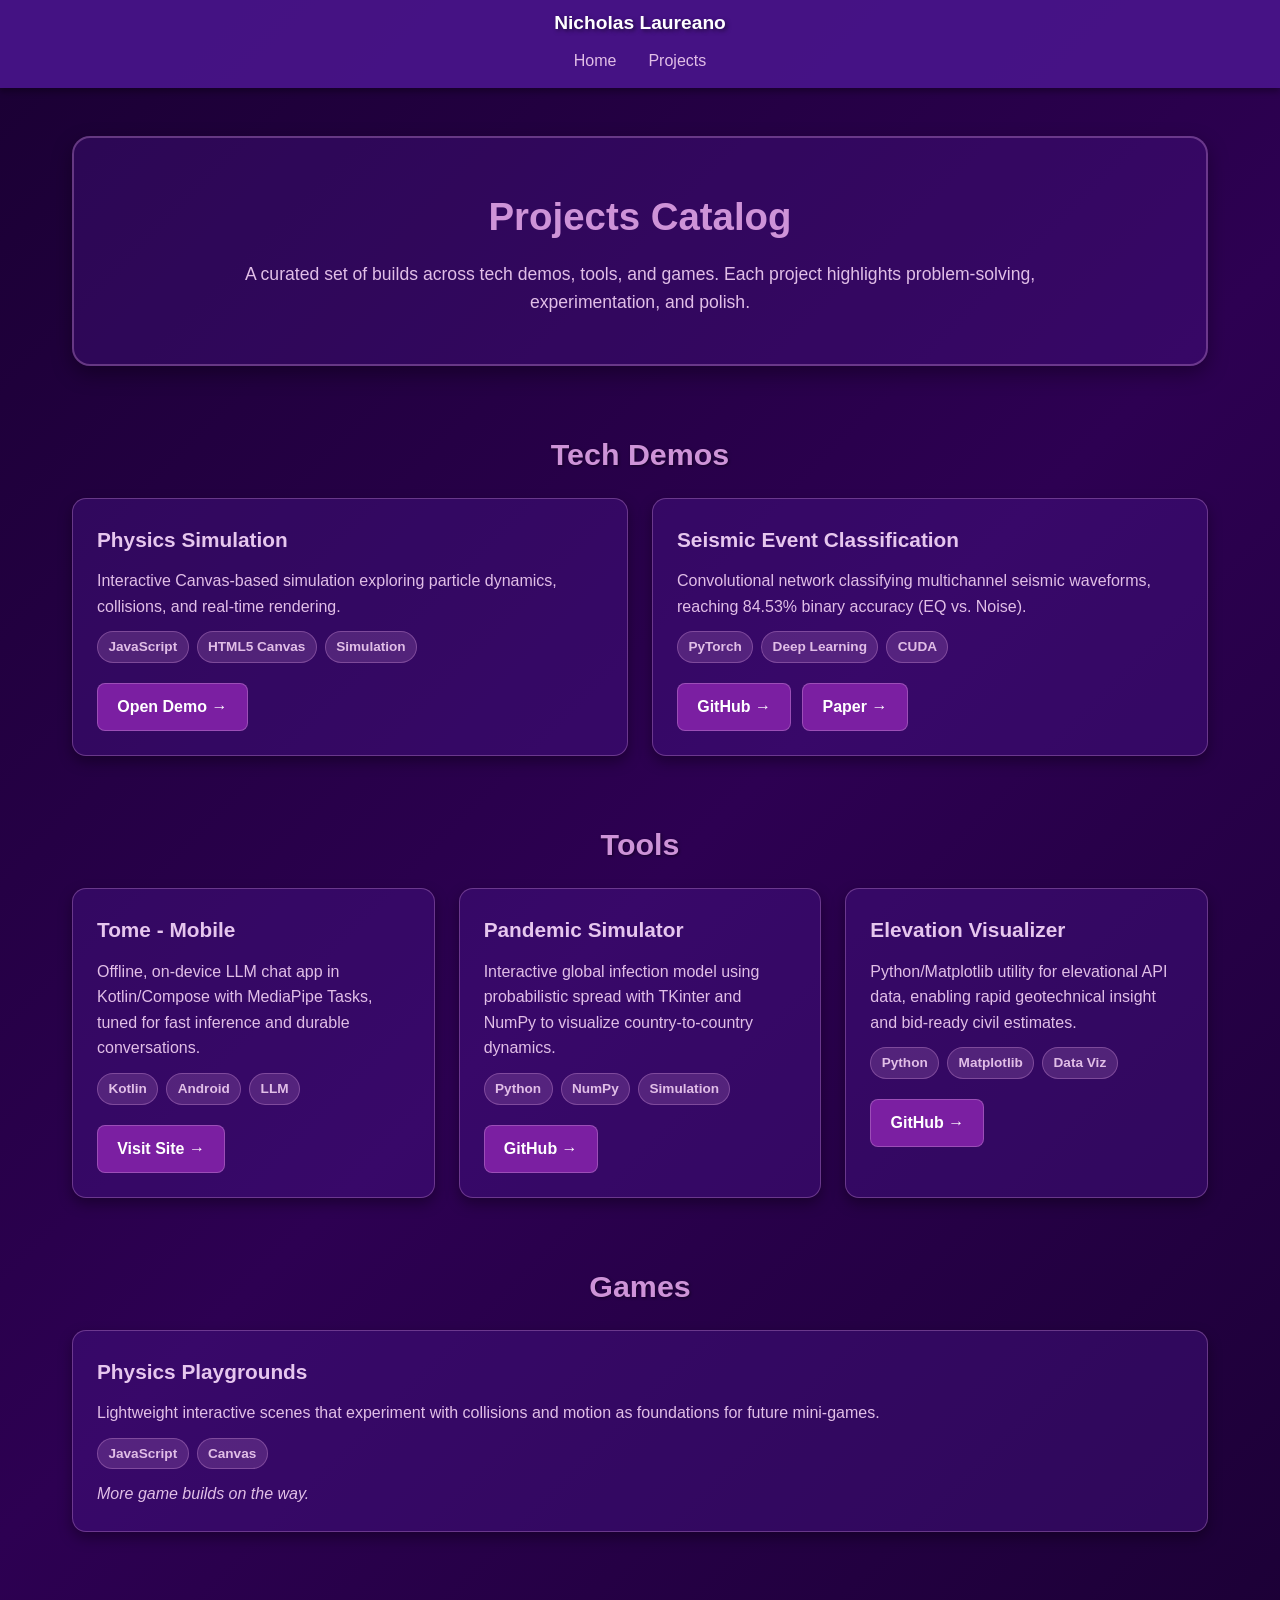
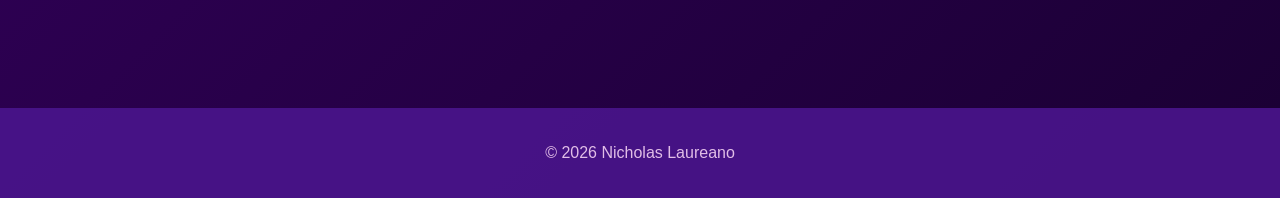
==== projects/index.html @ 22056d3d "Add portfolio website with multiple sections and projects - Created index.html for the main portfoli" ====
<!DOCTYPE html>
<html lang="en">
<head>
	<meta charset="UTF-8">
	<meta name="viewport" content="width=device-width, initial-scale=1.0">
	<title>Projects | Nicholas Laureano</title>
	<link rel="stylesheet" href="../css/global.css">
	<link rel="stylesheet" href="../css/projects.css">
</head>
<body>
	<header>
		<h1>Nicholas Laureano</h1>
		<nav>
			<a href="../index.html">Home</a>
			<a href="index.html">Projects</a>
		</nav>
	</header>

	<main>
		<section class="hero">
			<h1>Projects Catalog</h1>
			<p>A curated set of builds across tech demos, tools, and games. Each project highlights problem-solving, experimentation, and polish.</p>
		</section>

		<section>
			<h2 class="section-title">Tech Demos</h2>
			<div class="project-grid">
				<article class="project-card">
					<h3>Physics Simulation</h3>
					<p>Interactive Canvas-based simulation exploring particle dynamics, collisions, and real-time rendering.</p>
					<div class="chips">
						<span class="chip">JavaScript</span>
						<span class="chip">HTML5 Canvas</span>
						<span class="chip">Simulation</span>
					</div>
					<div class="project-links">
						<a class="project-link" href="physics-sim/index.html">Open Demo →</a>
					</div>
				</article>

				<article class="project-card">
					<h3>Seismic Event Classification</h3>
					<p>Convolutional network classifying multichannel seismic waveforms, reaching 84.53% binary accuracy (EQ vs. Noise).</p>
					<div class="chips">
						<span class="chip">PyTorch</span>
						<span class="chip">Deep Learning</span>
						<span class="chip">CUDA</span>
					</div>
					<div class="project-links">
						<a class="project-link" href="https://github.com/NLaureano/SeismoCNN" target="_blank" rel="noopener">GitHub →</a>
						<a class="project-link" href="https://github.com/NLaureano/SeismoCNN/blob/master/Seismic_Event_Classification_Using_Convolutional_Neural_Networks_on_Multichannel_Waveform_Data.pdf" target="_blank" rel="noopener">Paper →</a>
					</div>
				</article>
			</div>
		</section>

		<section>
			<h2 class="section-title">Tools</h2>
			<div class="project-grid">
				<article class="project-card">
					<h3>Tome - Mobile</h3>
					<p>Offline, on-device LLM chat app in Kotlin/Compose with MediaPipe Tasks, tuned for fast inference and durable conversations.</p>
					<div class="chips">
						<span class="chip">Kotlin</span>
						<span class="chip">Android</span>
						<span class="chip">LLM</span>
					</div>
					<div class="project-links">
						<a class="project-link" href="https://www.runicsolutions.dev/tomemobile" target="_blank" rel="noopener">Visit Site →</a>
					</div>
				</article>

				<article class="project-card">
					<h3>Pandemic Simulator</h3>
					<p>Interactive global infection model using probabilistic spread with TKinter and NumPy to visualize country-to-country dynamics.</p>
					<div class="chips">
						<span class="chip">Python</span>
						<span class="chip">NumPy</span>
						<span class="chip">Simulation</span>
					</div>
					<div class="project-links">
						<a class="project-link" href="https://github.com/NLaureano/GlobalInfectionSimulator" target="_blank" rel="noopener">GitHub →</a>
					</div>
				</article>

				<article class="project-card">
					<h3>Elevation Visualizer</h3>
					<p>Python/Matplotlib utility for elevational API data, enabling rapid geotechnical insight and bid-ready civil estimates.</p>
					<div class="chips">
						<span class="chip">Python</span>
						<span class="chip">Matplotlib</span>
						<span class="chip">Data Viz</span>
					</div>
					<div class="project-links">
						<a class="project-link" href="https://github.com/NLaureano/Elevation-Project" target="_blank" rel="noopener">GitHub →</a>
					</div>
				</article>
			</div>
		</section>

		<section>
			<h2 class="section-title">Games</h2>
			<div class="project-grid">
				<article class="project-card">
					<h3>Physics Playgrounds</h3>
					<p>Lightweight interactive scenes that experiment with collisions and motion as foundations for future mini-games.</p>
					<div class="chips">
						<span class="chip">JavaScript</span>
						<span class="chip">Canvas</span>
					</div>
					<p class="placeholder">More game builds on the way.</p>
				</article>
			</div>
		</section>
	</main>

	<footer>
		<p>&copy; 2026 Nicholas Laureano</p>
	</footer>

	<script src="../js/global.js"></script>
</body>
</html>
---- css/global.css ----
/* Global Styles */
* {
    margin: 0;
    padding: 0;
    box-sizing: border-box;
}

body {
    font-family: 'Segoe UI', Tahoma, Geneva, Verdana, sans-serif;
    line-height: 1.6;
    color: #e0e0e0;
    background: linear-gradient(135deg, #1a0033 0%, #2d0052 50%, #1a0033 100%);
    min-height: 100vh;
}

/* Header Styles */
header {
    background: rgba(74, 20, 140, 0.9);
    padding: 0.5rem 0;
    text-align: center;
    box-shadow: 0 4px 6px rgba(0, 0, 0, 0.3);
    position: sticky;
    top: 0;
    z-index: 100;
    transition: transform 0.3s ease;
}

header.hidden {
    transform: translateY(-100%);
}

header h1 {
    color: #fff;
    font-size: 1.2rem;
    margin-bottom: 0.25rem;
    text-shadow: 2px 2px 4px rgba(0, 0, 0, 0.5);
}

nav {
    display: flex;
    justify-content: center;
    gap: .5rem;
}

nav a {
    color: #e1bee7;
    text-decoration: none;
    font-size: 1rem;
    padding: 0.35rem 0.75rem;
    border-radius: 5px;
    transition: all 0.3s ease;
}

nav a:hover {
    background: rgba(255, 255, 255, 0.1);
    color: #fff;
    transform: translateY(-2px);
}

/* Main Content */
main {
    max-width: 1200px;
    margin: 0 auto;
    padding: 3rem 2rem;
}

section {
    margin-bottom: 4rem;
}

section h2 {
    color: #ce93d8;
    font-size: 2.2rem;
    margin-bottom: 1.5rem;
    text-align: center;
    text-shadow: 1px 1px 3px rgba(0, 0, 0, 0.5);
}

/* Contact Section */
#contact {
    text-align: center;
    background: rgba(74, 20, 140, 0.3);
    padding: 3rem;
    border-radius: 15px;
    border: 2px solid rgba(206, 147, 216, 0.3);
}

#contact p {
    font-size: 1.1rem;
    color: #e1bee7;
}

/* Footer */
footer {
    background: rgba(74, 20, 140, 0.9);
    color: #e1bee7;
    text-align: center;
    padding: 2rem;
    margin-top: 3rem;
}

/* Responsive Design */
@media (max-width: 768px) {
    header h1 {
        font-size: 2rem;
    }
    
    nav {
        flex-direction: column;
        gap: 1rem;
    }
}
---- css/projects.css ----
/* Projects Page Styles */

body {
    background: linear-gradient(135deg, #1a0033 0%, #2d0052 50%, #1a0033 100%);
}

main {
    max-width: 1200px;
    margin: 0 auto;
    padding: 3rem 2rem 4rem;
}

.hero {
    text-align: center;
    padding: 3rem 2rem;
    background: rgba(74, 20, 140, 0.35);
    border: 2px solid rgba(206, 147, 216, 0.35);
    border-radius: 18px;
    box-shadow: 0 8px 20px rgba(0, 0, 0, 0.35);
}

.hero h1 {
    color: #ce93d8;
    font-size: 2.4rem;
    margin-bottom: 0.8rem;
}

.hero p {
    color: #e1bee7;
    font-size: 1.1rem;
    max-width: 800px;
    margin: 0.6rem auto 0;
}

.section-title {
    color: #ce93d8;
    font-size: 1.9rem;
    margin: 3rem 0 1.2rem;
    text-align: center;
    text-shadow: 1px 1px 3px rgba(0, 0, 0, 0.5);
}

.project-grid {
    display: grid;
    grid-template-columns: repeat(auto-fit, minmax(280px, 1fr));
    gap: 1.5rem;
}

.project-card {
    background: rgba(74, 20, 140, 0.4);
    border: 1px solid rgba(206, 147, 216, 0.35);
    border-radius: 14px;
    padding: 1.5rem;
    box-shadow: 0 6px 14px rgba(0, 0, 0, 0.35);
    display: flex;
    flex-direction: column;
    gap: 0.75rem;
    transition: transform 0.25s ease, box-shadow 0.25s ease;
}

.project-card:hover {
    transform: translateY(-6px);
    box-shadow: 0 12px 20px rgba(0, 0, 0, 0.45);
}

.project-card h3 {
    color: #e6c6ee;
    font-size: 1.3rem;
    margin: 0;
}

.project-card p {
    color: #e1bee7;
    margin: 0;
    line-height: 1.6;
}

.chips {
    display: flex;
    flex-wrap: wrap;
    gap: 0.5rem;
}

.chip {
    display: inline-flex;
    align-items: center;
    padding: 0.25rem 0.65rem;
    background: rgba(206, 147, 216, 0.2);
    color: #e1bee7;
    border: 1px solid rgba(206, 147, 216, 0.35);
    border-radius: 999px;
    font-size: 0.85rem;
    font-weight: 600;
}

.project-links {
    display: flex;
    flex-wrap: wrap;
    gap: 0.7rem;
    margin-top: 0.5rem;
}

.project-link {
    display: inline-block;
    padding: 0.65rem 1.2rem;
    background: #7b1fa2;
    color: #fff;
    text-decoration: none;
    border-radius: 8px;
    font-weight: 600;
    transition: all 0.25s ease;
    border: 1px solid rgba(206, 147, 216, 0.4);
}

.project-link:hover {
    background: #9c27b0;
    transform: translateY(-2px);
    box-shadow: 0 6px 12px rgba(0, 0, 0, 0.35);
}

.placeholder {
    color: #b39ddb;
    font-style: italic;
}

@media (max-width: 768px) {
    main {
        padding: 2.5rem 1.25rem 3rem;
    }

    .hero h1 {
        font-size: 2rem;
    }
}
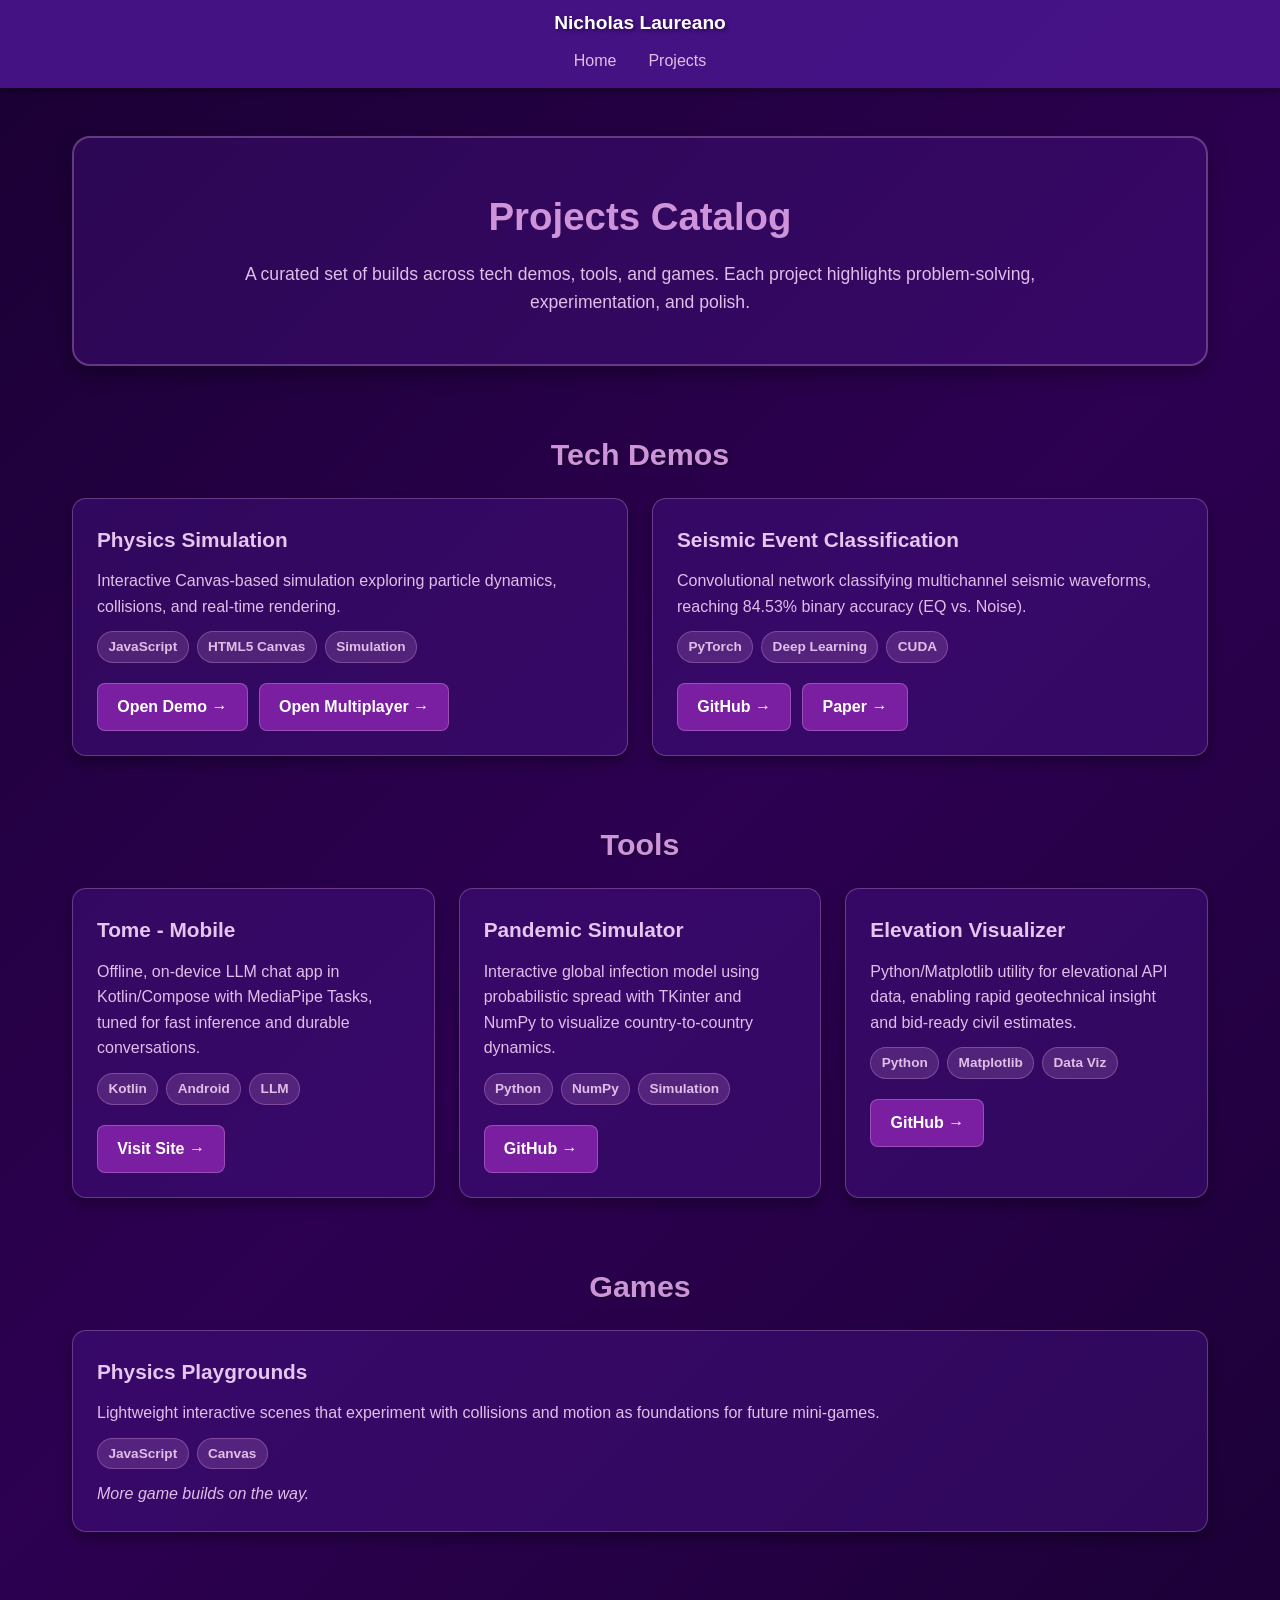
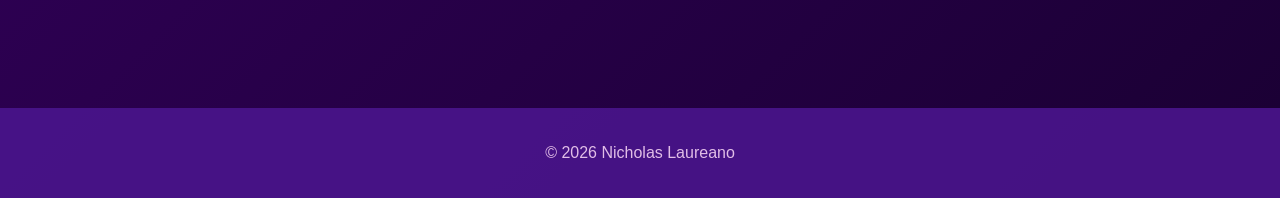
==== commit 89a78261: "Add multiplayer physics simulation and enhance local simulation tutorial - Introduced a new multipla" ====
--- a/projects/index.html
+++ b/projects/index.html
@@ -35,6 +35,7 @@
 					</div>
 					<div class="project-links">
 						<a class="project-link" href="physics-sim/index.html">Open Demo →</a>
+						<a class="project-link" href="physics-sim-live/index.html">Open Multiplayer →</a>
 					</div>
 				</article>
 
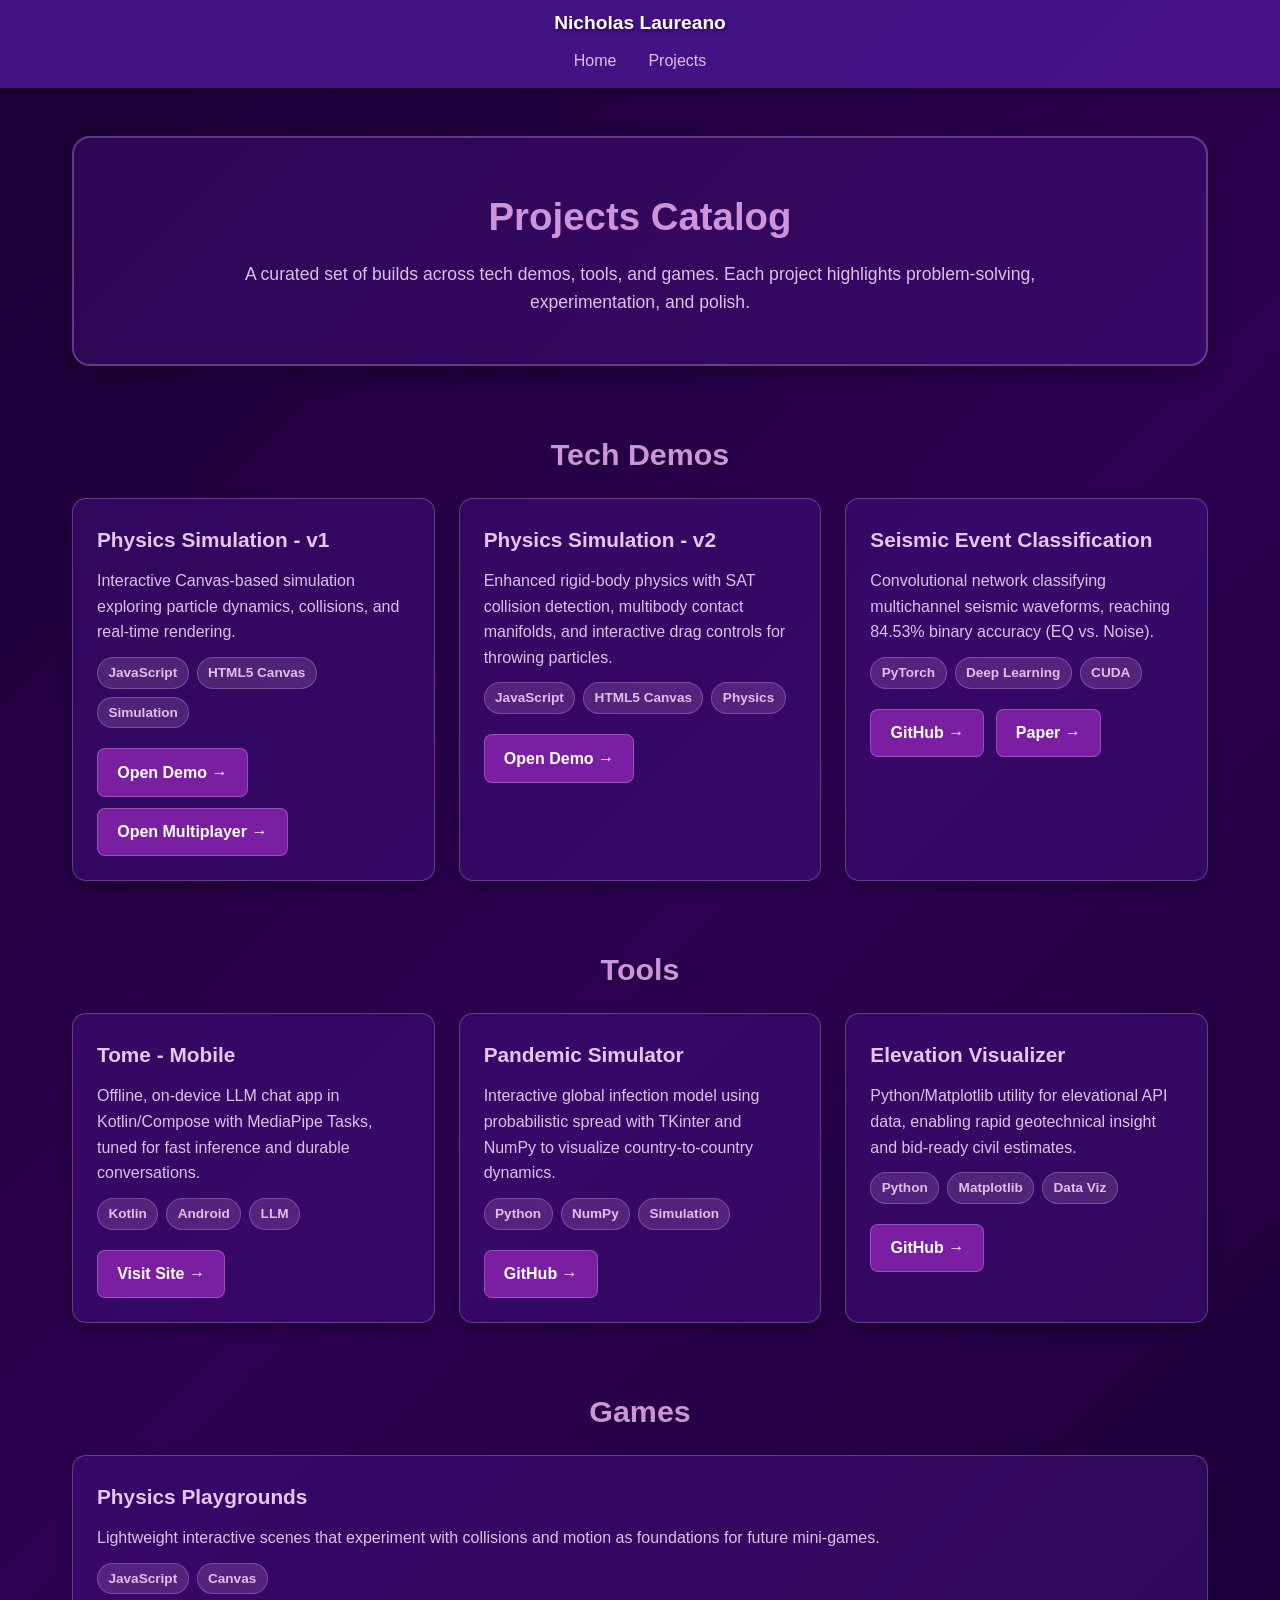
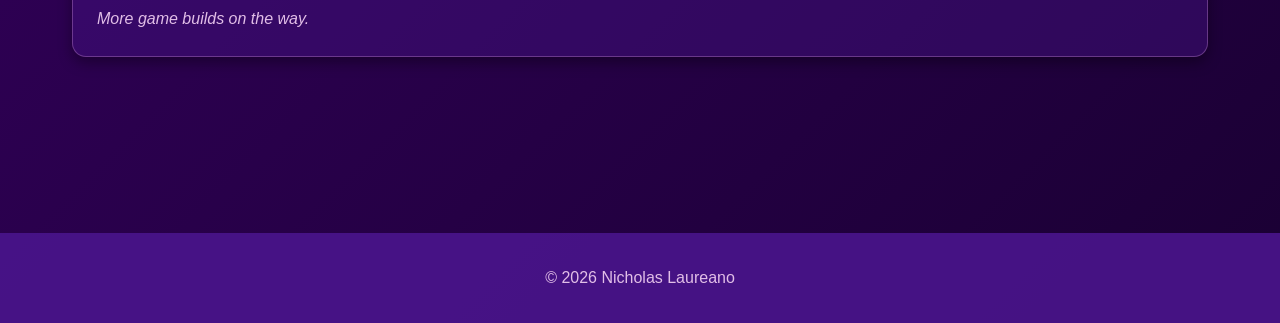
==== commit b7d2a39f: "Add styles for physics simulation interface - Created a new CSS file for the physics simulation proj" ====
--- a/projects/index.html
+++ b/projects/index.html
@@ -26,7 +26,7 @@
 			<h2 class="section-title">Tech Demos</h2>
 			<div class="project-grid">
 				<article class="project-card">
-					<h3>Physics Simulation</h3>
+					<h3>Physics Simulation - v1</h3>
 					<p>Interactive Canvas-based simulation exploring particle dynamics, collisions, and real-time rendering.</p>
 					<div class="chips">
 						<span class="chip">JavaScript</span>
@@ -36,6 +36,19 @@
 					<div class="project-links">
 						<a class="project-link" href="physics-sim/index.html">Open Demo →</a>
 						<a class="project-link" href="physics-sim-live/index.html">Open Multiplayer →</a>
+					</div>
+				</article>
+
+				<article class="project-card">
+					<h3>Physics Simulation - v2</h3>
+					<p>Enhanced rigid-body physics with SAT collision detection, multibody contact manifolds, and interactive drag controls for throwing particles.</p>
+					<div class="chips">
+						<span class="chip">JavaScript</span>
+						<span class="chip">HTML5 Canvas</span>
+						<span class="chip">Physics</span>
+					</div>
+					<div class="project-links">
+						<a class="project-link" href="physics-sim-v2/index.html">Open Demo →</a>
 					</div>
 				</article>
 
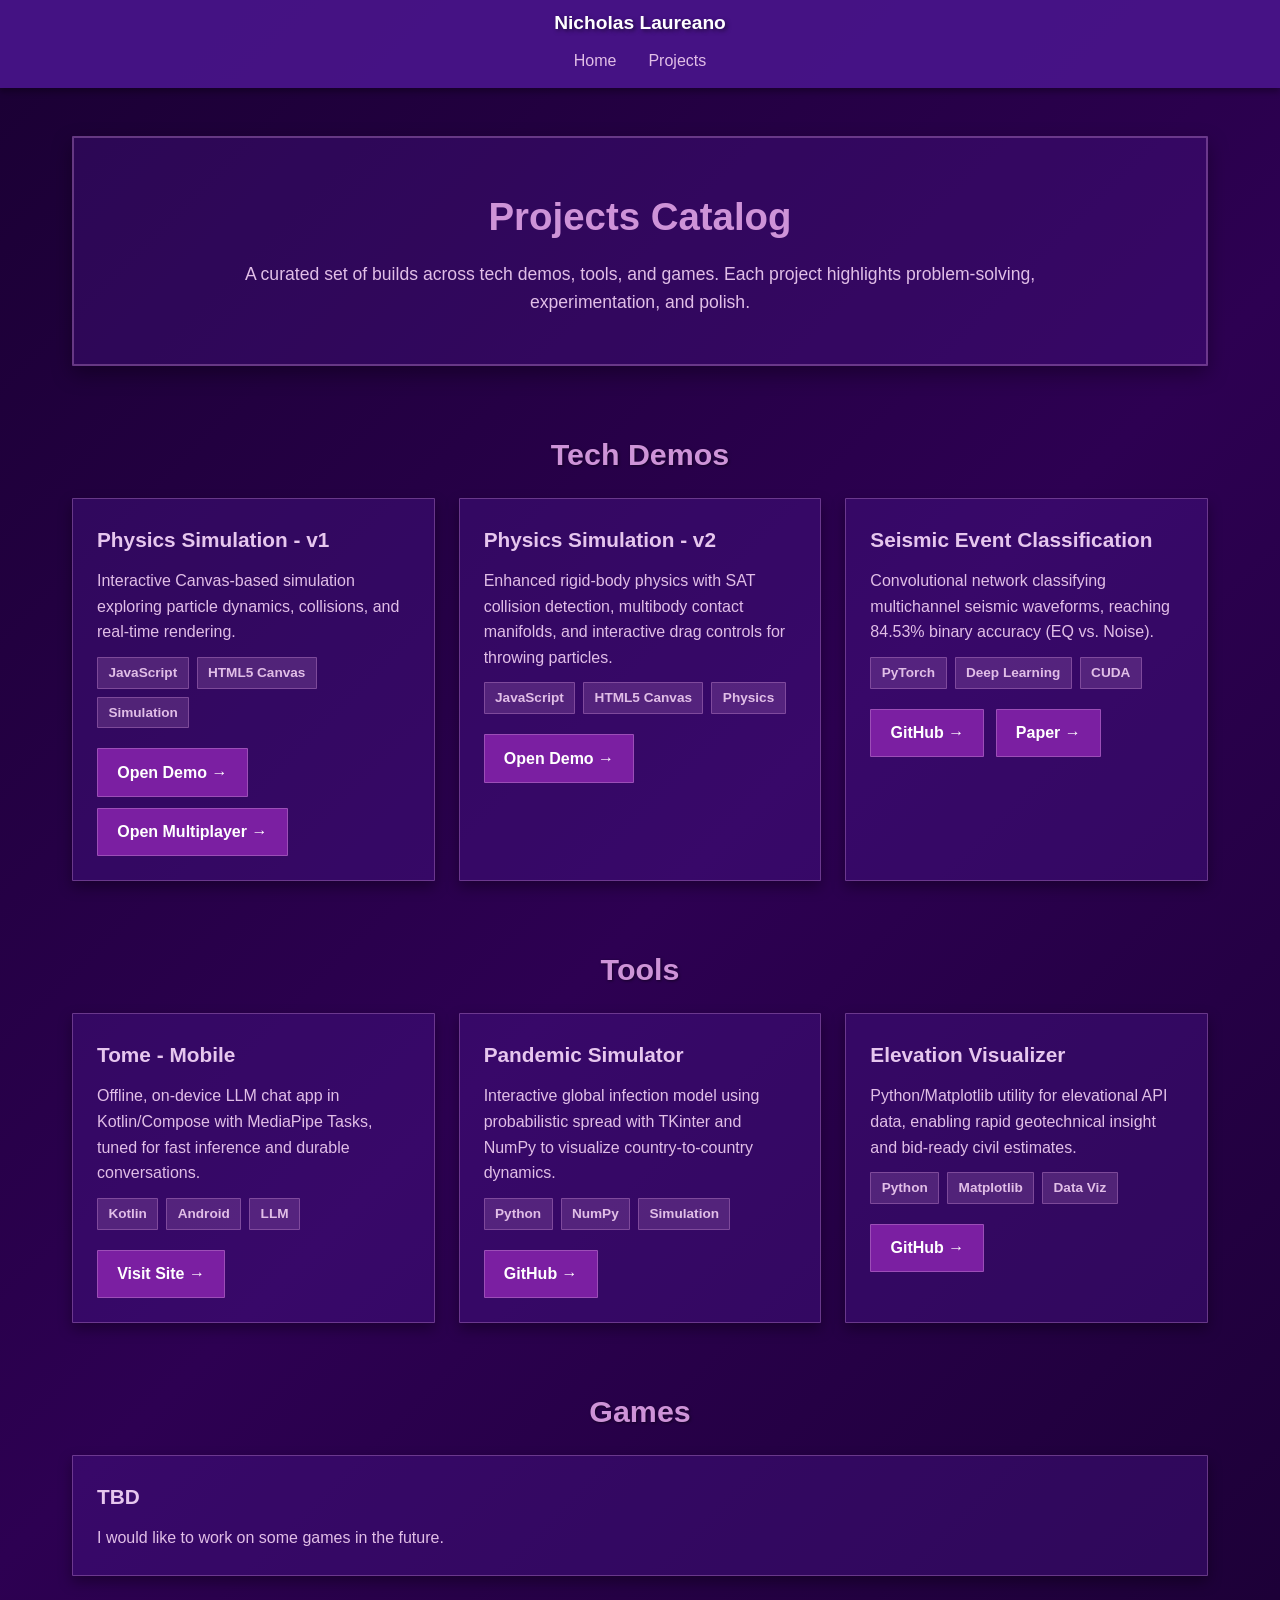
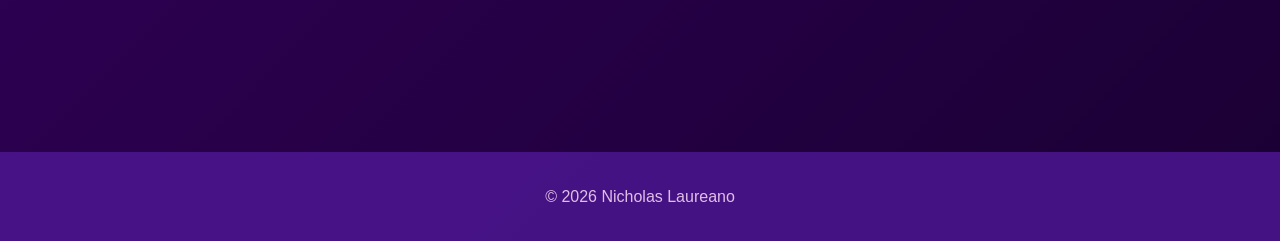
==== commit e6a684d1: "Update styles for consistency and modify project descriptions" ====
--- a/projects/index.html
+++ b/projects/index.html
@@ -116,13 +116,8 @@
 			<h2 class="section-title">Games</h2>
 			<div class="project-grid">
 				<article class="project-card">
-					<h3>Physics Playgrounds</h3>
-					<p>Lightweight interactive scenes that experiment with collisions and motion as foundations for future mini-games.</p>
-					<div class="chips">
-						<span class="chip">JavaScript</span>
-						<span class="chip">Canvas</span>
-					</div>
-					<p class="placeholder">More game builds on the way.</p>
+					<h3>TBD</h3>
+					<p>I would like to work on some games in the future.</p>
 				</article>
 			</div>
 		</section>
--- a/css/global.css
+++ b/css/global.css
@@ -81,7 +81,7 @@
     text-align: center;
     background: rgba(74, 20, 140, 0.3);
     padding: 3rem;
-    border-radius: 15px;
+    border-radius: 1px;
     border: 2px solid rgba(206, 147, 216, 0.3);
 }
 
--- a/css/projects.css
+++ b/css/projects.css
@@ -15,7 +15,7 @@
     padding: 3rem 2rem;
     background: rgba(74, 20, 140, 0.35);
     border: 2px solid rgba(206, 147, 216, 0.35);
-    border-radius: 18px;
+    border-radius: 1px;
     box-shadow: 0 8px 20px rgba(0, 0, 0, 0.35);
 }
 
@@ -49,7 +49,7 @@
 .project-card {
     background: rgba(74, 20, 140, 0.4);
     border: 1px solid rgba(206, 147, 216, 0.35);
-    border-radius: 14px;
+    border-radius: 1px;
     padding: 1.5rem;
     box-shadow: 0 6px 14px rgba(0, 0, 0, 0.35);
     display: flex;
@@ -88,7 +88,7 @@
     background: rgba(206, 147, 216, 0.2);
     color: #e1bee7;
     border: 1px solid rgba(206, 147, 216, 0.35);
-    border-radius: 999px;
+    border-radius: 1px;
     font-size: 0.85rem;
     font-weight: 600;
 }
@@ -106,7 +106,7 @@
     background: #7b1fa2;
     color: #fff;
     text-decoration: none;
-    border-radius: 8px;
+    border-radius: 1px;
     font-weight: 600;
     transition: all 0.25s ease;
     border: 1px solid rgba(206, 147, 216, 0.4);
